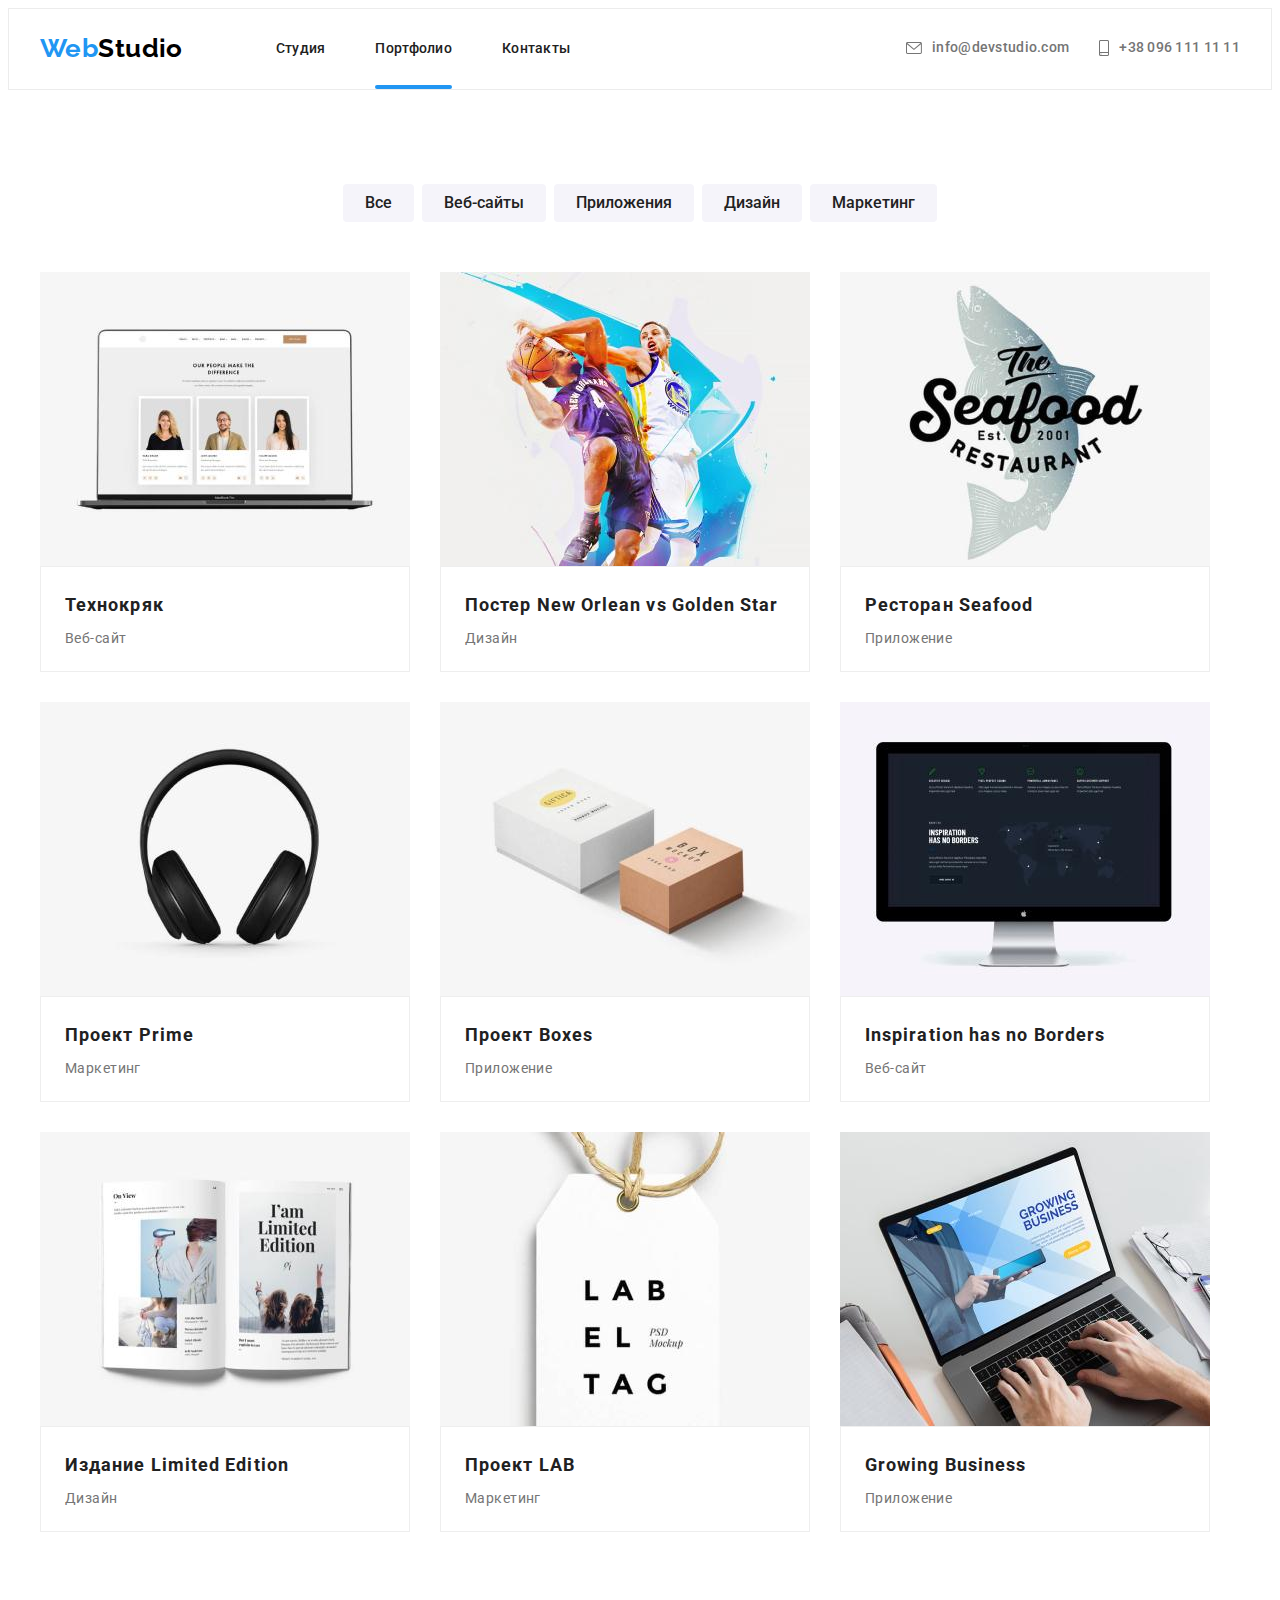
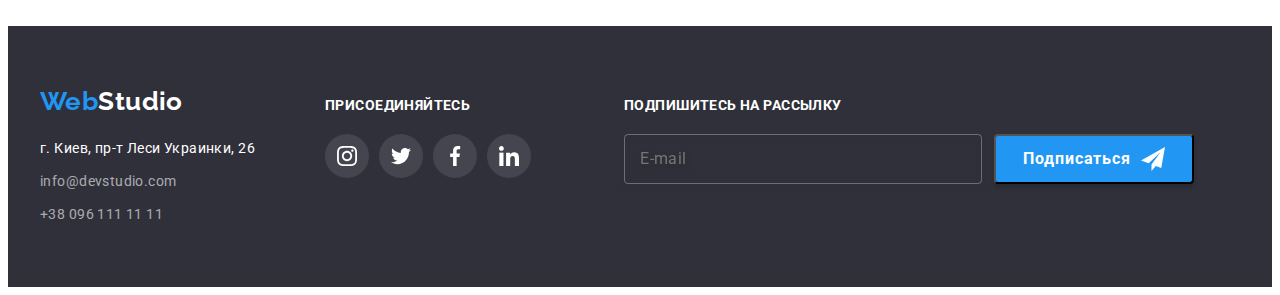
==== portfolio.html @ 0dccd5b4 "старт ДЗ№8" ====
<!DOCTYPE html>
<html lang="en">
<head>
    <meta charset="UTF-8">
    <meta http-equiv="X-UA-Compatible" content="IE=edge">
    <meta name="viewport" content="width=device-width, initial-scale=1.0">
    <title>Portfolio</title>
    <link rel="preconnect" href="https://fonts.gstatic.com">
    <link 
        href="https://fonts.googleapis.com/css2?family=Raleway:wght@700&family=Roboto:wght@400;500;700;900&display=swap"
        rel="stylesheet">
    <link rel="stylesheet" href="https://cdnjs.cloudflare.com/ajax/libs/modern-normalize/1.0.0/modern-normalize.min.css"
        integrity="sha512-ISS7cAi1PEhQ8jnbJpJZMd29NlhNj4AWYyLOSp2CE/CsHxTCu+r+t0D2yoJudVrd0/8fTVPUVDzY5Tvli75u/g=="
        crossorigin="anonymous" />
        
    <link rel="stylesheet" href="./css/main.min.css" />

</head>
<body> 
    
    <header class="header">
        <div class="container container-header">
            <nav class="header__container-header">
            
                <a href="" lang="en" class="logo"> <span class="logo-web">Web</span>Studio</a>
            
                <ul class="site-nav list container-header">
                    <li class="site-nav__item">
                        <a href="./index.html" class="site-nav__link">Студия</a>
                    </li>
                    <li class="site-nav__item">
                        <a href="" class="site-nav__link link-studio">Портфолио</a>
                    </li>
                    <li class="site-nav__item">
                        <a href="" class="site-nav__link">Контакты</a>
                    </li>
                </ul>
            </nav>
            <ul class="auth-nav list container-header">
                <li class="auth-nav__item">
                    <a href="mailto:info@devstudio.com" class="auth-nav__link">
                        <svg class="auth-nav-icon-envelope">
                            <use href="./images/icons.svg#envelope"></use>
                        </svg>
                        info@devstudio.com</a>
                </li>
                <li class="auth-nav__item">
                    <a href="tel:+380961111111" class="auth-nav__link">
                        <svg class="auth-nav-icon-smartphone">
                            <use href="./images/icons.svg#icon-smartphone"></use>
                        </svg>
                        +38 096 111 11 11</a>
                </li>
            </ul>
        </div>
    </header>
        <main>
        <!-- Список всех проектов -->
            <section class="section">
               
                <div class="container">
                    
                        <div class="container-button">
                            <h1 hidden> Список проектов </h1>
                            <ul class="list list-button">
                                <li class="list-projects-button">
                                    <button type="button" class="button-list"> Все </button>
                                </li>
                                <li class="list-projects-button">
                                    <button type="button" class="button-list"> Веб-сайты </button>
                                </li>
                                <li class="list-projects-button">
                                    <button type="button" class="button-list"> Приложения </button>
                                </li>
                                <li class="list-projects-button">
                                    <button type="button" class="button-list"> Дизайн </button>
                                </li>
                                <li class="list-projects-button">
                                    <button type="button" class="button-list"> Маркетинг </button>
                                </li>
                            
                            
                            </ul>
                        </div>
                    
                    <div class="container-projects">
                        <h2 hidden> Проекты </h2>
                        <ul class="list list-projects">
                            <li class="list-projects-icon">
                                <div class="overlay-projects-icon">
                                    <img src="./images/photo-portpholio1.jpg" alt="ноутбук с фотокартками сотрудников" width="370">
                                
                                    <P class="overlay">Технокряк это современная площадка распространения коронавируса. Компании используют эту платформу для цифрового
                                    шпионажа и атак на защищённые сервера конкурентов.</P>
                                </div>
                                <div class="content-icon">
                                    <h3 class="title-project">Технокряк</h3>
                                    <p class="about-projects">Веб-сайт</p>
                                </div>
                                
                        
                            </li>
                            <li class="list-projects-icon">
                                 <div class="overlay-projects-icon">
                                
                                    <img src="./images/photo-portpholio2.jpg" alt="два боскетболиста с мячом в прыжке" width="370">
                                    <P class="overlay">Технокряк это современная площадка распространения коронавируса. Компании используют эту платформу для цифрового
                                    шпионажа и атак на защищённые сервера конкурентов.</P>
                                </div>
                                <div class="content-icon">
                                    <h3 class="title-project">Постер New Orlean vs Golden Star</h3>
                                    <p class="about-projects">Дизайн</p>
                                </div>
                        
                            </li>
                            <li class="list-projects-icon">
                                 <div class="overlay-projects-icon">
                                    <img src="./images/photo-portpholio3.jpg" alt="название ресторана на фоне одной большой рыбы" width="370">
                                    <P class="overlay">Технокряк это современная площадка распространения коронавируса. Компании используют эту платформу для цифрового
                                    шпионажа и атак на защищённые сервера конкурентов.</P>
                                </div>
                                <div class="content-icon">
                                    <h3 class="title-project">Ресторан Seafood</h3>
                                    <p class="about-projects">Приложение</p>
                                </div>
                        
                            </li>
                            <li class="list-projects-icon">
                                 <div class="overlay-projects-icon">
                                    <img src="./images/photo-portpholio4.jpg" alt="большие наушники" width="370">
                                    <P class="overlay">Технокряк это современная площадка распространения коронавируса. Компании используют эту платформу для цифрового
                                    шпионажа и атак на защищённые сервера конкурентов.</P>
                                </div>
                                <div class="content-icon">
                                    <h3 class="title-project">Проект Prime</h3>
                                    <p class="about-projects">Маркетинг</p>
                                </div>
                        
                            </li>
                            <li class="list-projects-icon">
                                 <div class="overlay-projects-icon">
                                    <img src="./images/photo-portpholio5.jpg" alt="две картонные коробки" width="370">
                                    <P class="overlay">Технокряк это современная площадка распространения коронавируса. Компании используют эту платформу для цифрового
                                    шпионажа и атак на защищённые сервера конкурентов.</P>
                                </div>
                                <div class="content-icon"> 
                                    <h3 class="title-project">Проект Boxes</h3>
                                    <p class="about-projects">Приложение</p>
                               </div>
                        
                            </li>
                            <li class="list-projects-icon">
                                 <div class="overlay-projects-icon">
                                    <img src="./images/photo-portpholio6.jpg" alt="монитор компьютера" width="370">
                                    <P class="overlay">Технокряк это современная площадка распространения коронавируса. Компании используют эту платформу для цифрового
                                    шпионажа и атак на защищённые сервера конкурентов.</P>
                                </div>
                                <div class="content-icon">
                                    <h3 class="title-project">Inspiration has no Borders</h3>
                                    <p class="about-projects">Веб-сайт</p>
                                </div>
                        
                            </li>
                            <li class="list-projects-icon">
                                 <div class="overlay-projects-icon">
                                    <img src="./images/photo-portpholio7.jpg" alt="открытая книга" width="370">
                                    <P class="overlay">Технокряк это современная площадка распространения коронавируса. Компании используют эту платформу для цифрового
                                    шпионажа и атак на защищённые сервера конкурентов.</P>
                                </div>
                                <div class="content-icon">
                                    <h3 class="title-project">Издание Limited Edition</h3>
                                    <p class="about-projects">Дизайн</p>
                                </div>
                        
                            </li>
                            <li class="list-projects-icon">
                                 <div class="overlay-projects-icon">
                                    <img src="./images/photo-portpholio8.jpg" alt="этикетка с надписью" width="370">
                                    <P class="overlay">Технокряк это современная площадка распространения коронавируса. Компании используют эту платформу для цифрового
                                    шпионажа и атак на защищённые сервера конкурентов.</P>
                                </div>
                                <div class="content-icon">
                                    <h3 class="title-project">Проект LAB</h3>
                                    <p class="about-projects">Маркетинг</p>
                                </div>
                        
                            </li>
                            <li class="list-projects-icon">
                                 <div class="overlay-projects-icon">
                                    <img src="./images/photo-portpholio9.jpg" alt="печатает на открытом ноутбуке" width="370">
                                    <P class="overlay">Технокряк это современная площадка распространения коронавируса. Компании используют эту платформу для цифрового
                                    шпионажа и атак на защищённые сервера конкурентов.</P>
                                </div>
                                <div class="content-icon">
                                    <h3 class="title-project">Growing Business</h3>
                                    <p class="about-projects">Приложение</p>
                                </div>
                        
                            </li>
                        
                        </ul>
                    </div>
                </div>
            </section>
        </main>
        <!-- Футер -->
        <footer class="footer">
            <div class="container container-footer" >
                <div class="logo-address">
                    <a href="" class="logo-footer"> <span class="logo-web">Web</span>Studio</a>
                    <address>
                        <ul class="list list-contact">
                            <li class="list-contact__item">
                                <a href="" class="list-contact__address">г. Киев, пр-т Леси Украинки, 26 </a>
                            </li>
                            <li class="list-contact__item">
                                <a href="mailto:info@devstudio.com" class="list-contact__contact">info@devstudio.com</a>
                            </li>
                            <li class="list-contact__item">
                                <a href="tel:+380961111111" class="list-contact__contact">+38 096 111 11 11</a>
                            </li>
                        </ul>
                    </address>
                </div>
                
                <div class="footer-social-link">
                    <h3 class="title-social-link">ПРИСОЕДИНЯЙТЕСЬ</h3>
                    <ul class="footer-social-list list">
                        <li class="footer-social-list__iten">
                            <a href="" class="footer-social-list__link link">
                                <svg class="footer-social-list__icon">
                                    <use href="./images/icons.svg#icon-instagram-2"></use>
                                </svg>
                            </a>
                        </li>
                        <li class="footer-social-list__iten">
                            <a href="" class="footer-social-list__link link">
                                <svg class="footer-social-list__icon">
                                    <use href="./images/icons.svg#icon-twitter-1"></use>
                                </svg>
                            </a>
                        </li>
                        <li class="footer-social-list__iten">
                            <a href="" class="footer-social-list__link link">
                                <svg class="footer-social-list__icon">
                                    <use href="./images/icons.svg#icon-facebook-1"></use>
                                </svg>
                            </a>
                        </li>
                        <li class="footer-social-list__iten">
                            <a href="" class="footer-social-list__link link">
                                <svg class="footer-social-list__icon">
                                    <use href="./images/icons.svg#icon-linkedin-1"></use>
                                </svg>
                            </a>
                        </li>
                    </ul>
                
                </div>

                <div>
                    <h3 class="footer-title-subscribe"> Подпишитесь на рассылку </h3>
                    <form class="footer__form-subscribe">
                        <div class="footer-email">
                            <label for="email" class=""></label>
                            <input type="email" name="email" id="email" placeholder="E-mail" class="footer-email__ipt">
                        </div>
                        <button type="submit" class="footer-btn-subscribe"> Подписаться
                            <svg class="footer-btn-subscribe__icon">
                                <use href="./images/icons.svg#icon-send"></use>
                            </svg>
                        </button>
                
                    </form>
                </div>
            </div>
        </footer>
</body>
</html>
---- css/main.min.css ----
:root{--main-text-color: #757575;--secondery-text-color: #212121;--accent-color: #2196F3;--main-background-color: #E5E5E5;--secondary-background-color: #2F303A;--footer-text-color: #FFFFFF}h1,h2,h3,h4,h5,h6,p{margin-top:0;margin-bottom:0}ul,ol{margin-top:0;margin-bottom:0;padding-left:0}body{font-family:roboto, sans-serif;font-style:normal;font-weight:400;font-size:14px;line-height:1.71;letter-spacing:0.03em;color:var(--main-text-color)}.list{list-style:none}.link{text-decoration:none}.section{padding-top:94px;padding-bottom:94px}.container{width:1200px;padding-left:15px;padding-right:15px;margin:0 auto}img{display:block;max-width:100%}:hover,:focus{transition:background-color 250ms cubic-bezier(0.4, 0, 0.2, 1),color 250ms cubic-bezier(0.4, 0, 0.2, 1),box-shadow 250ms cubic-bezier(0.4, 0, 0.2, 1)}.logo{font-family:Raleway;font-style:normal;font-weight:700;font-size:26px;line-height:1.19;color:#000000;text-decoration:none;margin-right:93px}.logo-web{color:#2196F3}.social-list{display:flex;justify-content:space-between;margin-top:16px}.social-list__icon{width:20px;height:20px;fill:#AFB1B8}.social-list__link{display:flex;justify-content:center;align-items:center;width:44px;height:44px;border-radius:50%;background-color:transparent}.social-list__link:hover,.social-list__link:focus{background-color:var(--accent-color)}.social-list__link:hover .social-list__icon,.social-list__link:hover .social-list__icon,.social-list__link:focus .social-list__icon,.social-list__link:focus .social-list__icon{fill:#FFFFFF}.overlay{position:absolute;top:0;left:0;width:100%;height:100%;padding:63px 24px;font-family:Roboto;font-size:18px;line-height:1.56;letter-spacing:0.03em;color:#FFFFFF;background:rgba(33,150,243,0.9);overflow:auto;transform:translateY(100%);transition:transform 250ms cubic-bezier(0.4, 0, 0.2, 1)}.overlay-projects-icon{position:relative;overflow:hidden}.list-projects-icon:hover .overlay{transform:translateY(0%)}.logo-footer{font-family:Raleway;font-style:normal;font-weight:700;font-size:26px;line-height:1.19;color:var(--footer-text-color);text-decoration:none}.button-list{cursor:pointer;font-family:Roboto;font-style:normal;font-weight:500;font-size:16px;line-height:1.63;text-align:center;color:var(--secondery-text-color);background:#F5F4FA;border-radius:4px;padding:6px 22px;border:none}.button-list:hover,.button-list:focus{color:#FFFFFF;background:var(--accent-color);box-shadow:0px 3px 1px rgba(0,0,0,0.1),0px 1px 2px rgba(0,0,0,0.08),0px 2px 2px rgba(0,0,0,0.12)}.list-button{display:flex;justify-content:center;margin-bottom:50px}.list-projects-button:not(:last-child){margin-right:8px}.container-button{justify-content:center}.backdrop{position:fixed;top:0;left:0;width:100%;height:100%;background:rgba(0,0,0,0.5);z-index:100;transition:transform,250ms cubic-bezier(0.4, 0, 0.2, 1)}.is-hidden{opacity:0;visibility:hidden;pointer-events:none}.modal{position:absolute;top:50%;left:50%;transform:translate(-50%, -50%);padding:40px;width:528px;height:580px;background-color:#FFFFFF;box-shadow:0px 1px 3px rgba(0,0,0,0.12),0px 1px 1px rgba(0,0,0,0.14),0px 2px 1px rgba(0,0,0,0.2);border-radius:4px}.modal-link{position:absolute;top:8px;right:8px;width:30px;height:30px;border-radius:50%;background-color:transparent;border:1px solid rgba(0,0,0,0.1);cursor:pointer;padding:0}.modal-link:hover .modal-link-icon,.modal-link:focus .modal-link-icon{fill:#2196F3}.modal-link-icon{width:18px;height:18px;fill:#000000;transition:fill,250ms cubic-bezier(0.4, 0, 0.2, 1)}.title-modal-window{font-family:Roboto;font-weight:700;font-size:20px;line-height:1.15;text-align:center;letter-spacing:0.03em;color:#212121}.modal-list-item{display:flex;flex-direction:column;position:relative}.modal-list-label{margin-top:10px;font-family:Roboto;font-weight:400;font-size:12px;line-height:1.17;letter-spacing:0.01em;color:#757575}.modal-list-input{width:100%;height:40px;margin-top:4px;padding-left:42px;cursor:pointer;border:1px solid rgba(33,33,33,0.2);box-sizing:border-box;border-radius:4px;transition:border,250ms cubic-bezier(0.4, 0, 0.2, 1)}.modal-list-input:hover,.modal-list-input:focus{border:1px solid #2196F3}.modal-list-input:focus+.modal-list-user-icon{fill:#2196F3}.modal-list-user-icon{position:absolute;left:12px;bottom:11px;width:18px;height:18px;transition:fill,250ms cubic-bezier(0.4, 0, 0.2, 1)}.modal-list-item:hover .modal-list-user-icon{fill:#2196F3}.modal-comments{display:flex;flex-direction:column}.comments-user-field{resize:none;width:100%;height:120px;padding:12px 16px;cursor:pointer;font-weight:normal;font-size:14px;line-height:1.14;letter-spacing:0.01em;border:1px solid rgba(33,33,33,0.2);box-sizing:border-box;border-radius:4px;transition:border,250ms cubic-bezier(0.4, 0, 0.2, 1)}.comments-user-field:hover,.comments-user-field:focus{border:1px solid #2196f3}.comments-user-field::placeholder{color:rgba(117,117,117,0.5)}.modal-checkbox-icon{width:16px;height:15px;margin-right:7px;cursor:pointer;transition:border,250ms cubic-bezier(0.4, 0, 0.2, 1)}.modal-checkbox-icon:focus,.modal-checkbox-icon:hover{border:solid 2px #2196F3}.modal-checkbox-input{-webkit-appearance:none;-moz-appearance:none;appearance:none;position:absolute}.modal-checkbox-input:checked+.modal-checkbox-icon{fill:#2196F3;border:solid 2px #2196F3;background-color:#2196F3}.modal-checkbox-icon{fill:#FFFFFF;border:solid 2px #212121;border-radius:2px}.modal-checkbox-label{display:flex;justify-content:center;align-items:center;margin-top:20px;margin-right:4px;font-family:Roboto;font-weight:400;font-size:14px;line-height:1.71;letter-spacing:0.03em;color:#757575}.modal-checkbox-link{font-family:Roboto;font-weight:400;font-size:14px;line-height:1.71;letter-spacing:0.03em;color:#2196F3;margin-left:5px}.modal-window-btn{width:200px;height:50px;font-family:Roboto;font-weight:700;font-size:16px;line-height:1.88;display:flex;justify-content:center;align-items:center;letter-spacing:0.06em;cursor:pointer;color:#FFFFFF;background:#2196F3;box-shadow:0px 4px 4px rgba(0,0,0,0.15);border-radius:4px}.form-btn{display:flex;justify-content:center;align-items:center;margin-top:30px}.header{border:1px solid #ECECEC;background-color:#FFFFFF;padding-top:24px;padding-bottom:25px}.site-nav__link{font-family:Roboto;font-style:normal;font-weight:500;font-size:14px;line-height:1.14;letter-spacing:0.02em;color:var(--secondery-text-color);text-decoration:none}.site-nav__link:hover,.site-nav__link:focus{color:var(--accent-color)}.link-studio{position:relative}.link-studio::after{content:"";display:block;position:absolute;left:0;bottom:-33px;width:100%;height:4px;background:#2196F3;border-radius:2px}.auth-nav__link{font-family:Roboto;font-style:normal;font-weight:500;font-size:14px;line-height:1.14;letter-spacing:0.02em;color:var(--main-text-color);text-decoration:none}.auth-nav__link:hover,.auth-nav__link:focus{color:var(--accent-color)}.container-header,.header__container-header{display:flex;justify-content:space-between;align-items:center}.site-nav__item:not(:last-child){margin-right:50px}.auth-nav__link{display:flex;align-items:center}.auth-nav__item:not(:last-child){margin-right:30px}.auth-nav-icon-envelope{height:12px;width:16px;fill:currentColor;margin-right:10px}.auth-nav__item:hover .auth-nav-icon-envelope,.auth-nav__item:focus .auth-nav-icon-envelope{fill:currentColor}.auth-nav-icon-smartphone{height:16px;width:10px;fill:currentColor;margin-right:10px}.auth-nav__item:hover .auth-nav-icon-smartphone,.auth-nav__item:focus .auth-nav-icon-smartphone{fill:currentColor}.title{font-family:Roboto;font-weight:900;font-style:normal;font-size:44px;line-height:1.36;text-align:center;letter-spacing:0.06em;text-transform:uppercase;color:#FFFFFF}.title-button{cursor:pointer;font-family:Roboto;font-style:normal;font-weight:700;font-size:16px;line-height:1.88;display:flex;align-items:center;text-align:center;letter-spacing:0.06em;color:#FFFFFF;background-color:#2196F3;margin-top:30px;min-width:auto;box-shadow:0px 4px 4px rgba(0,0,0,0.15);border-radius:4px;width:200px;height:50px;justify-content:center;border:none}.container-title{display:flex;flex-direction:column;align-items:center}.main-section{padding-bottom:200px;padding-top:200px;background-image:linear-gradient(rgba(47,48,58,0.4), rgba(47,48,58,0.4)),url(../images/main-background-image.jpg);background-size:cover}.advantages__title-second-section{font-family:Roboto;font-style:normal;font-weight:700;font-size:14px;line-height:1.14;text-transform:uppercase;color:var(--secondery-text-color)}.list-advantages-icons{display:flex;justify-content:space-between}.list-advantages-icons__iten{display:flex;width:270px;height:120px;justify-content:center;align-items:center;background:#F5F4FA;border-radius:4px}.list-advantages-icons__icon{height:70px;width:70px}.advantages{display:flex;flex-wrap:nowrap}.advantages__list{margin-top:30px}.advantages__list:not(:last-child){margin-right:30px}.advantages__about-advantages{margin-top:10px}.section-advanages{padding-bottom:0px}.title-third-section{font-family:Roboto;font-style:normal;font-weight:700;font-size:36px;line-height:1.17;text-align:center;color:var(--secondery-text-color);margin-bottom:50px}.container-example{display:flex;flex-direction:column}.list-example{display:flex;flex-wrap:wrap;margin-top:-50px;margin-left:-30px}.list-example>.list-example__icon{flex-basis:calc(90 / 3 - 30px);margin-top:50px;margin-left:30px}.list-example__icon{position:relative}.photo-title-box{position:absolute;left:0;bottom:0}.title-box{display:flex;justify-content:center;align-items:center;font-family:Roboto;font-weight:700;font-size:14px;line-height:1.14;text-align:center;letter-spacing:0.03em;text-transform:uppercase;color:#FFFFFF;background-image:url(../images/bg.png);width:370px;height:70px}.title-photo{font-family:Roboto;font-style:normal;font-weight:500;font-size:16px;line-height:1.19;text-align:center;color:var(--secondery-text-color)}.profession{text-align:center;margin-top:10px}.section-team{background-color:#F5F4FA}.list-team{display:flex;flex-wrap:wrap;margin-left:-30px;margin-top:-50px}.list-team>.list-team__info{flex-basis:calc(120 / 4 -30px);margin-left:30px;margin-top:50px}.list-team__info{box-shadow:0px 1px 3px rgba(0,0,0,0.12),0px 1px 1px rgba(0,0,0,0.14),0px 2px 1px rgba(0,0,0,0.2);border-radius:0px 0px 4px 4px;background:#FFFFFF}.information-about-team{padding-top:30px;padding-bottom:30px;padding-left:32px;padding-right:32px}.title-four-section{font-family:Roboto;font-style:normal;font-weight:700;font-size:36px;line-height:1.17;text-align:center;letter-spacing:0.03em;color:#212121}.list-client{display:flex;justify-content:space-between;margin-top:50px}.list-client__link{display:flex;justify-content:center;align-items:center;height:92px;width:170px;background-color:#FFFFFF;box-sizing:border-box;border-radius:4px;border:1px solid #AFB1B8}.list-client__link:hover,.list-client__link:focus{cursor:pointer;border:1px solid #2196F3}.list-client__link:hover .list-client__icon,.list-client__link:hover .list-client__icon,.list-client__link:focus .list-client__icon,.list-client__link:focus .list-client__icon{fill:var(--accent-color)}.list-client__icon{width:106;fill:#AFB1B8}.list-contact__address,.list-contact__contact{color:var(--footer-text-color);text-decoration:none;font-style:normal}.list-contact__contact{color:rgba(255,255,255,0.6)}.footer{display:flex;background-color:var(--secondary-background-color);padding-top:60px;padding-bottom:60px}.container-footer{display:flex;justify-content:start;align-items:baseline}.logo-address{display:flex;flex-direction:column;justify-content:start;margin-right:70px}.list-contact{margin-top:20px}.list-contact__item:not(:first-child){margin-top:9px}.footer-social-link{margin-right:93px}.title-social-link{font-family:Roboto;font-style:normal;font-weight:700;font-size:14px;line-height:1.14;letter-spacing:0.03em;text-transform:uppercase;color:#FFFFFF}.footer-social-list{display:flex;justify-content:space-between;width:206px;margin-top:20px}.footer-social-list__link{display:flex;justify-content:center;align-items:center;height:44px;width:44px;border-radius:50%}.footer-social-list__icon{height:20px;width:20px}.footer-social-list__link,.footer-social-list__link{background:rgba(255,255,255,0.1)}.footer-social-list__link:hover,.footer-social-list__link:focus,.footer-social-list__link:hover,.footer-social-list__link:focus{background-color:var(--accent-color)}.footer-social-list__icon{fill:#FFFFFF}.footer-title-subscribe{font-family:Roboto;font-weight:700;font-size:14px;line-height:1.14;letter-spacing:0.03em;text-transform:uppercase;color:#FFFFFF}.footer__form-subscribe{display:flex;flex-direction:row;margin-top:20px}.footer-email__ipt{width:358px;height:50px;border:1px solid rgba(255,255,255,0.3);box-sizing:border-box;filter:drop-shadow(0px 4px 4px rgba(0,0,0,0.15));border-radius:4px;background:transparent;margin-right:12px;padding:15px;font-family:Roboto;font-weight:400;font-size:16px;line-height:1.25;letter-spacing:0.03em;color:rgba(255,255,255,0.6)}.footer-email__ipt:hover,.footer-email__ipt:focus{border:1px solid #2196F3}.footer-btn-subscribe{display:flex;justify-content:center;align-items:center;padding:0;margin:0;cursor:pointer;width:200px;height:50px;font-family:Roboto;font-weight:700;font-size:16px;line-height:1.88;letter-spacing:0.06em;color:#FFFFFF;background:#2196F3;box-shadow:0px 4px 4px rgba(0,0,0,0.15);border-radius:4px}.footer-btn-subscribe__icon{width:24px;height:24px;fill:#FFFFFF;margin-left:10px}.title-project{font-family:Roboto;font-style:normal;font-weight:700;font-size:18px;line-height:2.0;letter-spacing:0.06em;color:var(--secondery-text-color)}.list-projects{display:flex;flex-wrap:wrap;margin-left:-30px;margin-top:-30px}.list-projects>.list-projects-icon{flex-basis:calc(90 / 3 - 30px);margin-left:30px;margin-top:30px}.content-icon{padding:20px 24px;border:1px solid #EEEEEE}.about-projects{margin-top:4px}.list-projects-icon:hover,.list-projects-icon:focus{cursor:pointer;box-shadow:0px 1px 1px rgba(0,0,0,0.12),0px 4px 4px rgba(0,0,0,0.06),1px 4px 6px rgba(0,0,0,0.16)}
/*# sourceMappingURL=main.min.css.map */
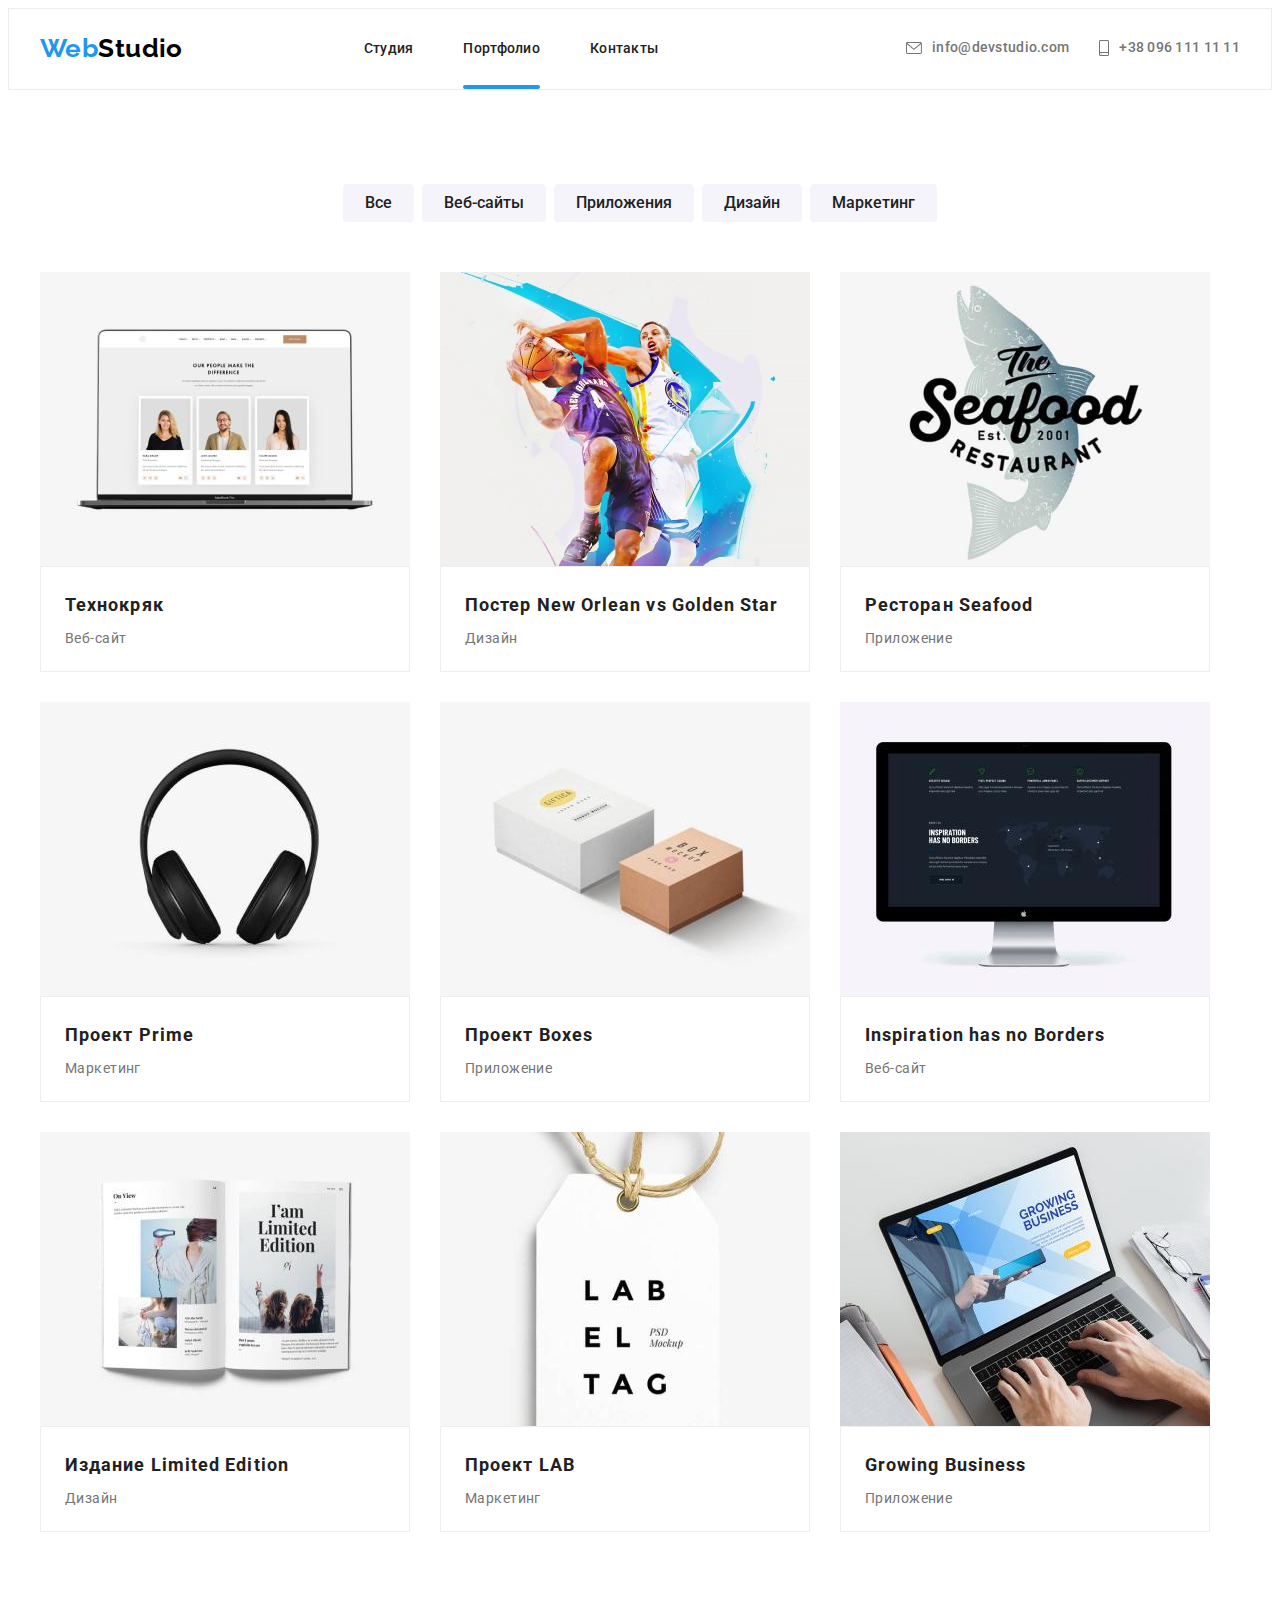
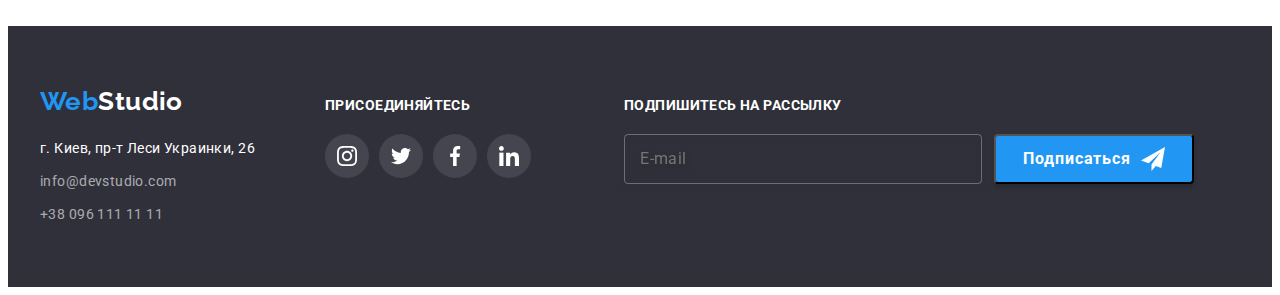
==== commit 22b159aa: "сделан хедер под все устройства на странице студии и партфолио" ====
--- a/portfolio.html
+++ b/portfolio.html
@@ -19,7 +19,7 @@
 <body> 
     
     <header class="header">
-        <div class="container container-header">
+        <div class="container container-header container-header-mobile">
             <nav class="header__container-header">
             
                 <a href="" lang="en" class="logo"> <span class="logo-web">Web</span>Studio</a>
@@ -36,6 +36,11 @@
                     </li>
                 </ul>
             </nav>
+            <button type="button" class="header__mobile-menu-btn">
+                <svg class="header__mobile-menu">
+                    <use href="./images/icons.svg#header-menu"></use>
+                </svg>
+            </button>
             <ul class="auth-nav list container-header">
                 <li class="auth-nav__item">
                     <a href="mailto:info@devstudio.com" class="auth-nav__link">
--- a/css/main.min.css
+++ b/css/main.min.css
@@ -1,2 +1,2 @@
-:root{--main-text-color: #757575;--secondery-text-color: #212121;--accent-color: #2196F3;--main-background-color: #E5E5E5;--secondary-background-color: #2F303A;--footer-text-color: #FFFFFF}h1,h2,h3,h4,h5,h6,p{margin-top:0;margin-bottom:0}ul,ol{margin-top:0;margin-bottom:0;padding-left:0}body{font-family:roboto, sans-serif;font-style:normal;font-weight:400;font-size:14px;line-height:1.71;letter-spacing:0.03em;color:var(--main-text-color)}.list{list-style:none}.link{text-decoration:none}.section{padding-top:94px;padding-bottom:94px}.container{width:1200px;padding-left:15px;padding-right:15px;margin:0 auto}img{display:block;max-width:100%}:hover,:focus{transition:background-color 250ms cubic-bezier(0.4, 0, 0.2, 1),color 250ms cubic-bezier(0.4, 0, 0.2, 1),box-shadow 250ms cubic-bezier(0.4, 0, 0.2, 1)}.logo{font-family:Raleway;font-style:normal;font-weight:700;font-size:26px;line-height:1.19;color:#000000;text-decoration:none;margin-right:93px}.logo-web{color:#2196F3}.social-list{display:flex;justify-content:space-between;margin-top:16px}.social-list__icon{width:20px;height:20px;fill:#AFB1B8}.social-list__link{display:flex;justify-content:center;align-items:center;width:44px;height:44px;border-radius:50%;background-color:transparent}.social-list__link:hover,.social-list__link:focus{background-color:var(--accent-color)}.social-list__link:hover .social-list__icon,.social-list__link:hover .social-list__icon,.social-list__link:focus .social-list__icon,.social-list__link:focus .social-list__icon{fill:#FFFFFF}.overlay{position:absolute;top:0;left:0;width:100%;height:100%;padding:63px 24px;font-family:Roboto;font-size:18px;line-height:1.56;letter-spacing:0.03em;color:#FFFFFF;background:rgba(33,150,243,0.9);overflow:auto;transform:translateY(100%);transition:transform 250ms cubic-bezier(0.4, 0, 0.2, 1)}.overlay-projects-icon{position:relative;overflow:hidden}.list-projects-icon:hover .overlay{transform:translateY(0%)}.logo-footer{font-family:Raleway;font-style:normal;font-weight:700;font-size:26px;line-height:1.19;color:var(--footer-text-color);text-decoration:none}.button-list{cursor:pointer;font-family:Roboto;font-style:normal;font-weight:500;font-size:16px;line-height:1.63;text-align:center;color:var(--secondery-text-color);background:#F5F4FA;border-radius:4px;padding:6px 22px;border:none}.button-list:hover,.button-list:focus{color:#FFFFFF;background:var(--accent-color);box-shadow:0px 3px 1px rgba(0,0,0,0.1),0px 1px 2px rgba(0,0,0,0.08),0px 2px 2px rgba(0,0,0,0.12)}.list-button{display:flex;justify-content:center;margin-bottom:50px}.list-projects-button:not(:last-child){margin-right:8px}.container-button{justify-content:center}.backdrop{position:fixed;top:0;left:0;width:100%;height:100%;background:rgba(0,0,0,0.5);z-index:100;transition:transform,250ms cubic-bezier(0.4, 0, 0.2, 1)}.is-hidden{opacity:0;visibility:hidden;pointer-events:none}.modal{position:absolute;top:50%;left:50%;transform:translate(-50%, -50%);padding:40px;width:528px;height:580px;background-color:#FFFFFF;box-shadow:0px 1px 3px rgba(0,0,0,0.12),0px 1px 1px rgba(0,0,0,0.14),0px 2px 1px rgba(0,0,0,0.2);border-radius:4px}.modal-link{position:absolute;top:8px;right:8px;width:30px;height:30px;border-radius:50%;background-color:transparent;border:1px solid rgba(0,0,0,0.1);cursor:pointer;padding:0}.modal-link:hover .modal-link-icon,.modal-link:focus .modal-link-icon{fill:#2196F3}.modal-link-icon{width:18px;height:18px;fill:#000000;transition:fill,250ms cubic-bezier(0.4, 0, 0.2, 1)}.title-modal-window{font-family:Roboto;font-weight:700;font-size:20px;line-height:1.15;text-align:center;letter-spacing:0.03em;color:#212121}.modal-list-item{display:flex;flex-direction:column;position:relative}.modal-list-label{margin-top:10px;font-family:Roboto;font-weight:400;font-size:12px;line-height:1.17;letter-spacing:0.01em;color:#757575}.modal-list-input{width:100%;height:40px;margin-top:4px;padding-left:42px;cursor:pointer;border:1px solid rgba(33,33,33,0.2);box-sizing:border-box;border-radius:4px;transition:border,250ms cubic-bezier(0.4, 0, 0.2, 1)}.modal-list-input:hover,.modal-list-input:focus{border:1px solid #2196F3}.modal-list-input:focus+.modal-list-user-icon{fill:#2196F3}.modal-list-user-icon{position:absolute;left:12px;bottom:11px;width:18px;height:18px;transition:fill,250ms cubic-bezier(0.4, 0, 0.2, 1)}.modal-list-item:hover .modal-list-user-icon{fill:#2196F3}.modal-comments{display:flex;flex-direction:column}.comments-user-field{resize:none;width:100%;height:120px;padding:12px 16px;cursor:pointer;font-weight:normal;font-size:14px;line-height:1.14;letter-spacing:0.01em;border:1px solid rgba(33,33,33,0.2);box-sizing:border-box;border-radius:4px;transition:border,250ms cubic-bezier(0.4, 0, 0.2, 1)}.comments-user-field:hover,.comments-user-field:focus{border:1px solid #2196f3}.comments-user-field::placeholder{color:rgba(117,117,117,0.5)}.modal-checkbox-icon{width:16px;height:15px;margin-right:7px;cursor:pointer;transition:border,250ms cubic-bezier(0.4, 0, 0.2, 1)}.modal-checkbox-icon:focus,.modal-checkbox-icon:hover{border:solid 2px #2196F3}.modal-checkbox-input{-webkit-appearance:none;-moz-appearance:none;appearance:none;position:absolute}.modal-checkbox-input:checked+.modal-checkbox-icon{fill:#2196F3;border:solid 2px #2196F3;background-color:#2196F3}.modal-checkbox-icon{fill:#FFFFFF;border:solid 2px #212121;border-radius:2px}.modal-checkbox-label{display:flex;justify-content:center;align-items:center;margin-top:20px;margin-right:4px;font-family:Roboto;font-weight:400;font-size:14px;line-height:1.71;letter-spacing:0.03em;color:#757575}.modal-checkbox-link{font-family:Roboto;font-weight:400;font-size:14px;line-height:1.71;letter-spacing:0.03em;color:#2196F3;margin-left:5px}.modal-window-btn{width:200px;height:50px;font-family:Roboto;font-weight:700;font-size:16px;line-height:1.88;display:flex;justify-content:center;align-items:center;letter-spacing:0.06em;cursor:pointer;color:#FFFFFF;background:#2196F3;box-shadow:0px 4px 4px rgba(0,0,0,0.15);border-radius:4px}.form-btn{display:flex;justify-content:center;align-items:center;margin-top:30px}.header{border:1px solid #ECECEC;background-color:#FFFFFF;padding-top:24px;padding-bottom:25px}.site-nav__link{font-family:Roboto;font-style:normal;font-weight:500;font-size:14px;line-height:1.14;letter-spacing:0.02em;color:var(--secondery-text-color);text-decoration:none}.site-nav__link:hover,.site-nav__link:focus{color:var(--accent-color)}.link-studio{position:relative}.link-studio::after{content:"";display:block;position:absolute;left:0;bottom:-33px;width:100%;height:4px;background:#2196F3;border-radius:2px}.auth-nav__link{font-family:Roboto;font-style:normal;font-weight:500;font-size:14px;line-height:1.14;letter-spacing:0.02em;color:var(--main-text-color);text-decoration:none}.auth-nav__link:hover,.auth-nav__link:focus{color:var(--accent-color)}.container-header,.header__container-header{display:flex;justify-content:space-between;align-items:center}.site-nav__item:not(:last-child){margin-right:50px}.auth-nav__link{display:flex;align-items:center}.auth-nav__item:not(:last-child){margin-right:30px}.auth-nav-icon-envelope{height:12px;width:16px;fill:currentColor;margin-right:10px}.auth-nav__item:hover .auth-nav-icon-envelope,.auth-nav__item:focus .auth-nav-icon-envelope{fill:currentColor}.auth-nav-icon-smartphone{height:16px;width:10px;fill:currentColor;margin-right:10px}.auth-nav__item:hover .auth-nav-icon-smartphone,.auth-nav__item:focus .auth-nav-icon-smartphone{fill:currentColor}.title{font-family:Roboto;font-weight:900;font-style:normal;font-size:44px;line-height:1.36;text-align:center;letter-spacing:0.06em;text-transform:uppercase;color:#FFFFFF}.title-button{cursor:pointer;font-family:Roboto;font-style:normal;font-weight:700;font-size:16px;line-height:1.88;display:flex;align-items:center;text-align:center;letter-spacing:0.06em;color:#FFFFFF;background-color:#2196F3;margin-top:30px;min-width:auto;box-shadow:0px 4px 4px rgba(0,0,0,0.15);border-radius:4px;width:200px;height:50px;justify-content:center;border:none}.container-title{display:flex;flex-direction:column;align-items:center}.main-section{padding-bottom:200px;padding-top:200px;background-image:linear-gradient(rgba(47,48,58,0.4), rgba(47,48,58,0.4)),url(../images/main-background-image.jpg);background-size:cover}.advantages__title-second-section{font-family:Roboto;font-style:normal;font-weight:700;font-size:14px;line-height:1.14;text-transform:uppercase;color:var(--secondery-text-color)}.list-advantages-icons{display:flex;justify-content:space-between}.list-advantages-icons__iten{display:flex;width:270px;height:120px;justify-content:center;align-items:center;background:#F5F4FA;border-radius:4px}.list-advantages-icons__icon{height:70px;width:70px}.advantages{display:flex;flex-wrap:nowrap}.advantages__list{margin-top:30px}.advantages__list:not(:last-child){margin-right:30px}.advantages__about-advantages{margin-top:10px}.section-advanages{padding-bottom:0px}.title-third-section{font-family:Roboto;font-style:normal;font-weight:700;font-size:36px;line-height:1.17;text-align:center;color:var(--secondery-text-color);margin-bottom:50px}.container-example{display:flex;flex-direction:column}.list-example{display:flex;flex-wrap:wrap;margin-top:-50px;margin-left:-30px}.list-example>.list-example__icon{flex-basis:calc(90 / 3 - 30px);margin-top:50px;margin-left:30px}.list-example__icon{position:relative}.photo-title-box{position:absolute;left:0;bottom:0}.title-box{display:flex;justify-content:center;align-items:center;font-family:Roboto;font-weight:700;font-size:14px;line-height:1.14;text-align:center;letter-spacing:0.03em;text-transform:uppercase;color:#FFFFFF;background-image:url(../images/bg.png);width:370px;height:70px}.title-photo{font-family:Roboto;font-style:normal;font-weight:500;font-size:16px;line-height:1.19;text-align:center;color:var(--secondery-text-color)}.profession{text-align:center;margin-top:10px}.section-team{background-color:#F5F4FA}.list-team{display:flex;flex-wrap:wrap;margin-left:-30px;margin-top:-50px}.list-team>.list-team__info{flex-basis:calc(120 / 4 -30px);margin-left:30px;margin-top:50px}.list-team__info{box-shadow:0px 1px 3px rgba(0,0,0,0.12),0px 1px 1px rgba(0,0,0,0.14),0px 2px 1px rgba(0,0,0,0.2);border-radius:0px 0px 4px 4px;background:#FFFFFF}.information-about-team{padding-top:30px;padding-bottom:30px;padding-left:32px;padding-right:32px}.title-four-section{font-family:Roboto;font-style:normal;font-weight:700;font-size:36px;line-height:1.17;text-align:center;letter-spacing:0.03em;color:#212121}.list-client{display:flex;justify-content:space-between;margin-top:50px}.list-client__link{display:flex;justify-content:center;align-items:center;height:92px;width:170px;background-color:#FFFFFF;box-sizing:border-box;border-radius:4px;border:1px solid #AFB1B8}.list-client__link:hover,.list-client__link:focus{cursor:pointer;border:1px solid #2196F3}.list-client__link:hover .list-client__icon,.list-client__link:hover .list-client__icon,.list-client__link:focus .list-client__icon,.list-client__link:focus .list-client__icon{fill:var(--accent-color)}.list-client__icon{width:106;fill:#AFB1B8}.list-contact__address,.list-contact__contact{color:var(--footer-text-color);text-decoration:none;font-style:normal}.list-contact__contact{color:rgba(255,255,255,0.6)}.footer{display:flex;background-color:var(--secondary-background-color);padding-top:60px;padding-bottom:60px}.container-footer{display:flex;justify-content:start;align-items:baseline}.logo-address{display:flex;flex-direction:column;justify-content:start;margin-right:70px}.list-contact{margin-top:20px}.list-contact__item:not(:first-child){margin-top:9px}.footer-social-link{margin-right:93px}.title-social-link{font-family:Roboto;font-style:normal;font-weight:700;font-size:14px;line-height:1.14;letter-spacing:0.03em;text-transform:uppercase;color:#FFFFFF}.footer-social-list{display:flex;justify-content:space-between;width:206px;margin-top:20px}.footer-social-list__link{display:flex;justify-content:center;align-items:center;height:44px;width:44px;border-radius:50%}.footer-social-list__icon{height:20px;width:20px}.footer-social-list__link,.footer-social-list__link{background:rgba(255,255,255,0.1)}.footer-social-list__link:hover,.footer-social-list__link:focus,.footer-social-list__link:hover,.footer-social-list__link:focus{background-color:var(--accent-color)}.footer-social-list__icon{fill:#FFFFFF}.footer-title-subscribe{font-family:Roboto;font-weight:700;font-size:14px;line-height:1.14;letter-spacing:0.03em;text-transform:uppercase;color:#FFFFFF}.footer__form-subscribe{display:flex;flex-direction:row;margin-top:20px}.footer-email__ipt{width:358px;height:50px;border:1px solid rgba(255,255,255,0.3);box-sizing:border-box;filter:drop-shadow(0px 4px 4px rgba(0,0,0,0.15));border-radius:4px;background:transparent;margin-right:12px;padding:15px;font-family:Roboto;font-weight:400;font-size:16px;line-height:1.25;letter-spacing:0.03em;color:rgba(255,255,255,0.6)}.footer-email__ipt:hover,.footer-email__ipt:focus{border:1px solid #2196F3}.footer-btn-subscribe{display:flex;justify-content:center;align-items:center;padding:0;margin:0;cursor:pointer;width:200px;height:50px;font-family:Roboto;font-weight:700;font-size:16px;line-height:1.88;letter-spacing:0.06em;color:#FFFFFF;background:#2196F3;box-shadow:0px 4px 4px rgba(0,0,0,0.15);border-radius:4px}.footer-btn-subscribe__icon{width:24px;height:24px;fill:#FFFFFF;margin-left:10px}.title-project{font-family:Roboto;font-style:normal;font-weight:700;font-size:18px;line-height:2.0;letter-spacing:0.06em;color:var(--secondery-text-color)}.list-projects{display:flex;flex-wrap:wrap;margin-left:-30px;margin-top:-30px}.list-projects>.list-projects-icon{flex-basis:calc(90 / 3 - 30px);margin-left:30px;margin-top:30px}.content-icon{padding:20px 24px;border:1px solid #EEEEEE}.about-projects{margin-top:4px}.list-projects-icon:hover,.list-projects-icon:focus{cursor:pointer;box-shadow:0px 1px 1px rgba(0,0,0,0.12),0px 4px 4px rgba(0,0,0,0.06),1px 4px 6px rgba(0,0,0,0.16)}
+:root{--main-text-color: #757575;--secondery-text-color: #212121;--accent-color: #2196F3;--main-background-color: #E5E5E5;--secondary-background-color: #2F303A;--footer-text-color: #FFFFFF}h1,h2,h3,h4,h5,h6,p{margin-top:0;margin-bottom:0}ul,ol{margin-top:0;margin-bottom:0;padding-left:0}body{font-family:roboto, sans-serif;font-style:normal;font-weight:400;font-size:14px;line-height:1.71;letter-spacing:0.03em;color:var(--main-text-color)}.list{list-style:none}.link{text-decoration:none}.section{padding-top:60px;padding-bottom:60px}@media screen and (min-width: 1200px){.section{padding-top:94px;padding-bottom:94px}}.container{padding-left:15px;padding-right:15px}@media screen and (min-width: 480px){.container{width:480px;margin:0 auto}}@media screen and (min-width: 768px){.container{width:768px}}@media screen and (min-width: 1200px){.container{width:1200px}}img{display:block;max-width:100%}:hover,:focus{transition:background-color 250ms cubic-bezier(0.4, 0, 0.2, 1),color 250ms cubic-bezier(0.4, 0, 0.2, 1),box-shadow 250ms cubic-bezier(0.4, 0, 0.2, 1)}.logo-web{color:#2196F3}.logo{font-family:Raleway;font-style:normal;font-weight:700;font-size:24px;line-height:1.17;color:#212121;text-decoration:none}@media screen and (min-width: 1200px){.logo{font-size:26px;line-height:1.19;color:#000000;margin-right:93px}}.social-list{display:flex;justify-content:space-between;margin-top:16px}.social-list__icon{width:20px;height:20px;fill:#AFB1B8}.social-list__link{display:flex;justify-content:center;align-items:center;width:44px;height:44px;border-radius:50%;background-color:transparent}.social-list__link:hover,.social-list__link:focus{background-color:var(--accent-color)}.social-list__link:hover .social-list__icon,.social-list__link:hover .social-list__icon,.social-list__link:focus .social-list__icon,.social-list__link:focus .social-list__icon{fill:#FFFFFF}.overlay{position:absolute;top:0;left:0;width:100%;height:100%;padding:63px 24px;font-family:Roboto;font-size:18px;line-height:1.56;letter-spacing:0.03em;color:#FFFFFF;background:rgba(33,150,243,0.9);overflow:auto;transform:translateY(100%);transition:transform 250ms cubic-bezier(0.4, 0, 0.2, 1)}.overlay-projects-icon{position:relative;overflow:hidden}.list-projects-icon:hover .overlay{transform:translateY(0%)}.logo-footer{font-family:Raleway;font-style:normal;font-weight:700;font-size:26px;line-height:1.19;color:var(--footer-text-color);text-decoration:none}.button-list{cursor:pointer;font-family:Roboto;font-style:normal;font-weight:500;font-size:16px;line-height:1.63;text-align:center;color:var(--secondery-text-color);background:#F5F4FA;border-radius:4px;padding:6px 22px;border:none}.button-list:hover,.button-list:focus{color:#FFFFFF;background:var(--accent-color);box-shadow:0px 3px 1px rgba(0,0,0,0.1),0px 1px 2px rgba(0,0,0,0.08),0px 2px 2px rgba(0,0,0,0.12)}.list-button{display:flex;justify-content:center;margin-bottom:50px}.list-projects-button:not(:last-child){margin-right:8px}.container-button{justify-content:center}.backdrop{position:fixed;top:0;left:0;width:100%;height:100%;background:rgba(0,0,0,0.5);z-index:100;transition:transform,250ms cubic-bezier(0.4, 0, 0.2, 1)}.is-hidden{opacity:0;visibility:hidden;pointer-events:none}.modal{position:absolute;top:50%;left:50%;transform:translate(-50%, -50%);padding:40px;width:528px;height:580px;background-color:#FFFFFF;box-shadow:0px 1px 3px rgba(0,0,0,0.12),0px 1px 1px rgba(0,0,0,0.14),0px 2px 1px rgba(0,0,0,0.2);border-radius:4px}.modal-link{position:absolute;top:8px;right:8px;width:30px;height:30px;border-radius:50%;background-color:transparent;border:1px solid rgba(0,0,0,0.1);cursor:pointer;padding:0}.modal-link:hover .modal-link-icon,.modal-link:focus .modal-link-icon{fill:#2196F3}.modal-link-icon{width:18px;height:18px;fill:#000000;transition:fill,250ms cubic-bezier(0.4, 0, 0.2, 1)}.title-modal-window{font-family:Roboto;font-weight:700;font-size:20px;line-height:1.15;text-align:center;letter-spacing:0.03em;color:#212121}.modal-list-item{display:flex;flex-direction:column;position:relative}.modal-list-label{margin-top:10px;font-family:Roboto;font-weight:400;font-size:12px;line-height:1.17;letter-spacing:0.01em;color:#757575}.modal-list-input{width:100%;height:40px;margin-top:4px;padding-left:42px;cursor:pointer;border:1px solid rgba(33,33,33,0.2);box-sizing:border-box;border-radius:4px;transition:border,250ms cubic-bezier(0.4, 0, 0.2, 1)}.modal-list-input:hover,.modal-list-input:focus{border:1px solid #2196F3}.modal-list-input:focus+.modal-list-user-icon{fill:#2196F3}.modal-list-user-icon{position:absolute;left:12px;bottom:11px;width:18px;height:18px;transition:fill,250ms cubic-bezier(0.4, 0, 0.2, 1)}.modal-list-item:hover .modal-list-user-icon{fill:#2196F3}.modal-comments{display:flex;flex-direction:column}.comments-user-field{resize:none;width:100%;height:120px;padding:12px 16px;cursor:pointer;font-weight:normal;font-size:14px;line-height:1.14;letter-spacing:0.01em;border:1px solid rgba(33,33,33,0.2);box-sizing:border-box;border-radius:4px;transition:border,250ms cubic-bezier(0.4, 0, 0.2, 1)}.comments-user-field:hover,.comments-user-field:focus{border:1px solid #2196f3}.comments-user-field::placeholder{color:rgba(117,117,117,0.5)}.modal-checkbox-icon{width:16px;height:15px;margin-right:7px;cursor:pointer;transition:border,250ms cubic-bezier(0.4, 0, 0.2, 1)}.modal-checkbox-icon:focus,.modal-checkbox-icon:hover{border:solid 2px #2196F3}.modal-checkbox-input{-webkit-appearance:none;-moz-appearance:none;appearance:none;position:absolute}.modal-checkbox-input:checked+.modal-checkbox-icon{fill:#2196F3;border:solid 2px #2196F3;background-color:#2196F3}.modal-checkbox-icon{fill:#FFFFFF;border:solid 2px #212121;border-radius:2px}.modal-checkbox-label{display:flex;justify-content:center;align-items:center;margin-top:20px;margin-right:4px;font-family:Roboto;font-weight:400;font-size:14px;line-height:1.71;letter-spacing:0.03em;color:#757575}.modal-checkbox-link{font-family:Roboto;font-weight:400;font-size:14px;line-height:1.71;letter-spacing:0.03em;color:#2196F3;margin-left:5px}.modal-window-btn{width:200px;height:50px;font-family:Roboto;font-weight:700;font-size:16px;line-height:1.88;display:flex;justify-content:center;align-items:center;letter-spacing:0.06em;cursor:pointer;color:#FFFFFF;background:#2196F3;box-shadow:0px 4px 4px rgba(0,0,0,0.15);border-radius:4px}.form-btn{display:flex;justify-content:center;align-items:center;margin-top:30px}.container-header-mobile{display:flex;justify-content:space-between;align-items:center}.header{border:1px solid #ECECEC;background-color:#FFFFFF;padding-top:16px;padding-bottom:16px}.header__mobile-menu-btn{background-color:transparent;border:none;padding:0}.header__mobile-menu{height:40px;width:40px;fill:#212121}@media screen and (max-width: 767px){.site-nav,.auth-nav{display:none}}@media screen and (min-width: 768px){.header{padding-top:26px;padding-bottom:26px}.site-nav,.header__container-header{display:flex;justify-content:space-between;align-items:center}.header__mobile-menu-btn{display:none}.site-nav__link{font-family:Roboto;font-style:normal;font-weight:500;font-size:14px;line-height:1.14;letter-spacing:0.02em;color:var(--secondery-text-color);text-decoration:none}.site-nav__link:hover,.site-nav__link:focus{color:var(--accent-color)}.site-nav__item:not(:last-child){margin-right:50px}.auth-nav__link{font-family:Roboto;font-style:normal;font-weight:500;font-size:12px;line-height:1.17;letter-spacing:0.02em;color:var(--main-text-color);text-decoration:none}.auth-nav__link:hover,.auth-nav__link:focus{color:var(--accent-color)}.site-nav{margin-left:88px}.link-studio{position:relative}.link-studio::after{content:"";display:block;position:absolute;left:0;bottom:-33px;width:100%;height:4px;background:#2196F3;border-radius:2px}.auth-nav-icon-envelope{height:12px;width:16px;fill:currentColor;margin-right:10px}.auth-nav__item:hover .auth-nav-icon-envelope,.auth-nav__item:focus .auth-nav-icon-envelope{fill:currentColor}.auth-nav-icon-smartphone{height:16px;width:10px;fill:currentColor;margin-right:10px}.auth-nav__item:hover .auth-nav-icon-smartphone,.auth-nav__item:focus .auth-nav-icon-smartphone{fill:currentColor}}@media screen and (min-width: 1200px){.header{padding-top:24px;padding-bottom:25px}.auth-nav__link{display:flex;align-items:center}.auth-nav__link{font-size:14px;line-height:1.14}.container-header{display:flex;justify-content:space-between;align-items:center}.auth-nav__item:not(:last-child){margin-right:30px}}.title{font-family:Roboto;font-weight:900;font-style:normal;text-align:center;letter-spacing:0.06em;text-transform:uppercase;color:#FFFFFF}@media screen and (min-width: 480px){.title{font-size:26px;line-height:1.62}}@media screen and (min-width: 1200px){.title{font-size:44px;line-height:1.36}}.title-button{cursor:pointer;font-family:Roboto;font-style:normal;font-weight:700;font-size:16px;line-height:1.88;display:flex;align-items:center;text-align:center;letter-spacing:0.06em;color:#FFFFFF;background-color:#2196F3;margin-top:30px;min-width:auto;box-shadow:0px 4px 4px rgba(0,0,0,0.15);border-radius:4px;width:200px;height:50px;justify-content:center;border:none}.container-title{display:flex;flex-direction:column;align-items:center}.main-section{padding-bottom:118px;padding-top:118px;background-image:linear-gradient(rgba(47,48,58,0.4), rgba(47,48,58,0.4)),url("../images/main-background-img-mobile.jpg");background-size:cover}@media (min-device-pixel-ratio: 2) and (max-width: 767px), (min-resolution: 192dpi) and (max-width: 767px), (min-resolution: 2dppx) and (max-width: 767px){.main-section{background-image:linear-gradient(rgba(47,48,58,0.4), rgba(47,48,58,0.4)),url("../images/main-background-img-mobile@2x.jpg")}}@media screen and (min-width: 768px){.main-section{background-image:linear-gradient(rgba(47,48,58,0.4), rgba(47,48,58,0.4)),url("../images/main-background-img-tablet.jpg")}}@media (min-device-pixel-ratio: 2) and (min-width: 768px), (min-resolution: 192dpi) and (min-width: 768px), (min-resolution: 2dppx) and (min-width: 768px){.main-section{background-image:linear-gradient(rgba(47,48,58,0.4), rgba(47,48,58,0.4)),url("../images/main-background-img-tablet@2x.jpg")}}@media screen and (min-width: 1200px){.main-section{padding-bottom:200px;padding-top:200px;background-image:linear-gradient(rgba(47,48,58,0.4), rgba(47,48,58,0.4)),url("../images/main-background-image.jpg")}}@media (min-device-pixel-ratio: 2) and (min-width: 768px), (min-resolution: 192dpi) and (min-width: 768px), (min-resolution: 2dppx) and (min-width: 768px){.main-section{background-image:linear-gradient(rgba(47,48,58,0.4), rgba(47,48,58,0.4)),url("../images/main-background-image@2x.jpg")}}.list-advantages-icons__iten{margin-bottom:30px}.list-advantages-icons__icon{height:70px;width:70px}.title-third-section{font-family:Roboto;font-style:normal;font-weight:700;font-size:36px;line-height:1.17;text-align:center;color:var(--secondery-text-color);margin-bottom:50px}.container-example{display:flex;flex-direction:column}.list-example{display:flex;flex-wrap:wrap;margin-top:-50px;margin-left:-30px}.list-example>.list-example__icon{flex-basis:calc(90 / 3 - 30px);margin-top:50px;margin-left:30px}.list-example__icon{position:relative}.photo-title-box{position:absolute;left:0;bottom:0}.title-box{display:flex;justify-content:center;align-items:center;font-family:Roboto;font-weight:700;font-size:14px;line-height:1.14;text-align:center;letter-spacing:0.03em;text-transform:uppercase;color:#FFFFFF;background-image:url(../images/bg.png);width:370px;height:70px}.title-photo{font-family:Roboto;font-style:normal;font-weight:500;font-size:16px;line-height:1.19;text-align:center;color:var(--secondery-text-color)}.profession{text-align:center;margin-top:10px}.section-team{background-color:#F5F4FA}.list-team{display:flex;flex-wrap:wrap;margin-left:-30px;margin-top:-50px}.list-team>.list-team__info{flex-basis:calc(120 / 4 -30px);margin-left:30px;margin-top:50px}.list-team__info{box-shadow:0px 1px 3px rgba(0,0,0,0.12),0px 1px 1px rgba(0,0,0,0.14),0px 2px 1px rgba(0,0,0,0.2);border-radius:0px 0px 4px 4px;background:#FFFFFF}.information-about-team{padding-top:30px;padding-bottom:30px;padding-left:32px;padding-right:32px}.title-four-section{font-family:Roboto;font-style:normal;font-weight:700;font-size:36px;line-height:1.17;text-align:center;letter-spacing:0.03em;color:#212121}.list-client{display:flex;justify-content:space-between;margin-top:50px}.list-client__link{display:flex;justify-content:center;align-items:center;height:92px;width:170px;background-color:#FFFFFF;box-sizing:border-box;border-radius:4px;border:1px solid #AFB1B8}.list-client__link:hover,.list-client__link:focus{cursor:pointer;border:1px solid #2196F3}.list-client__link:hover .list-client__icon,.list-client__link:hover .list-client__icon,.list-client__link:focus .list-client__icon,.list-client__link:focus .list-client__icon{fill:var(--accent-color)}.list-client__icon{width:106;fill:#AFB1B8}.list-contact__address,.list-contact__contact{color:var(--footer-text-color);text-decoration:none;font-style:normal}.list-contact__contact{color:rgba(255,255,255,0.6)}.footer{display:flex;background-color:var(--secondary-background-color);padding-top:60px;padding-bottom:60px}.container-footer{display:flex;justify-content:start;align-items:baseline}.logo-address{display:flex;flex-direction:column;justify-content:start;margin-right:70px}.list-contact{margin-top:20px}.list-contact__item:not(:first-child){margin-top:9px}.footer-social-link{margin-right:93px}.title-social-link{font-family:Roboto;font-style:normal;font-weight:700;font-size:14px;line-height:1.14;letter-spacing:0.03em;text-transform:uppercase;color:#FFFFFF}.footer-social-list{display:flex;justify-content:space-between;width:206px;margin-top:20px}.footer-social-list__link{display:flex;justify-content:center;align-items:center;height:44px;width:44px;border-radius:50%}.footer-social-list__icon{height:20px;width:20px}.footer-social-list__link,.footer-social-list__link{background:rgba(255,255,255,0.1)}.footer-social-list__link:hover,.footer-social-list__link:focus,.footer-social-list__link:hover,.footer-social-list__link:focus{background-color:var(--accent-color)}.footer-social-list__icon{fill:#FFFFFF}.footer-title-subscribe{font-family:Roboto;font-weight:700;font-size:14px;line-height:1.14;letter-spacing:0.03em;text-transform:uppercase;color:#FFFFFF}.footer__form-subscribe{display:flex;flex-direction:row;margin-top:20px}.footer-email__ipt{width:358px;height:50px;border:1px solid rgba(255,255,255,0.3);box-sizing:border-box;filter:drop-shadow(0px 4px 4px rgba(0,0,0,0.15));border-radius:4px;background:transparent;margin-right:12px;padding:15px;font-family:Roboto;font-weight:400;font-size:16px;line-height:1.25;letter-spacing:0.03em;color:rgba(255,255,255,0.6)}.footer-email__ipt:hover,.footer-email__ipt:focus{border:1px solid #2196F3}.footer-btn-subscribe{display:flex;justify-content:center;align-items:center;padding:0;margin:0;cursor:pointer;width:200px;height:50px;font-family:Roboto;font-weight:700;font-size:16px;line-height:1.88;letter-spacing:0.06em;color:#FFFFFF;background:#2196F3;box-shadow:0px 4px 4px rgba(0,0,0,0.15);border-radius:4px}.footer-btn-subscribe__icon{width:24px;height:24px;fill:#FFFFFF;margin-left:10px}.title-project{font-family:Roboto;font-style:normal;font-weight:700;font-size:18px;line-height:2.0;letter-spacing:0.06em;color:var(--secondery-text-color)}.list-projects{display:flex;flex-wrap:wrap;margin-left:-30px;margin-top:-30px}.list-projects>.list-projects-icon{flex-basis:calc(90 / 3 - 30px);margin-left:30px;margin-top:30px}.content-icon{padding:20px 24px;border:1px solid #EEEEEE}.about-projects{margin-top:4px}.list-projects-icon:hover,.list-projects-icon:focus{cursor:pointer;box-shadow:0px 1px 1px rgba(0,0,0,0.12),0px 4px 4px rgba(0,0,0,0.06),1px 4px 6px rgba(0,0,0,0.16)}
 /*# sourceMappingURL=main.min.css.map */